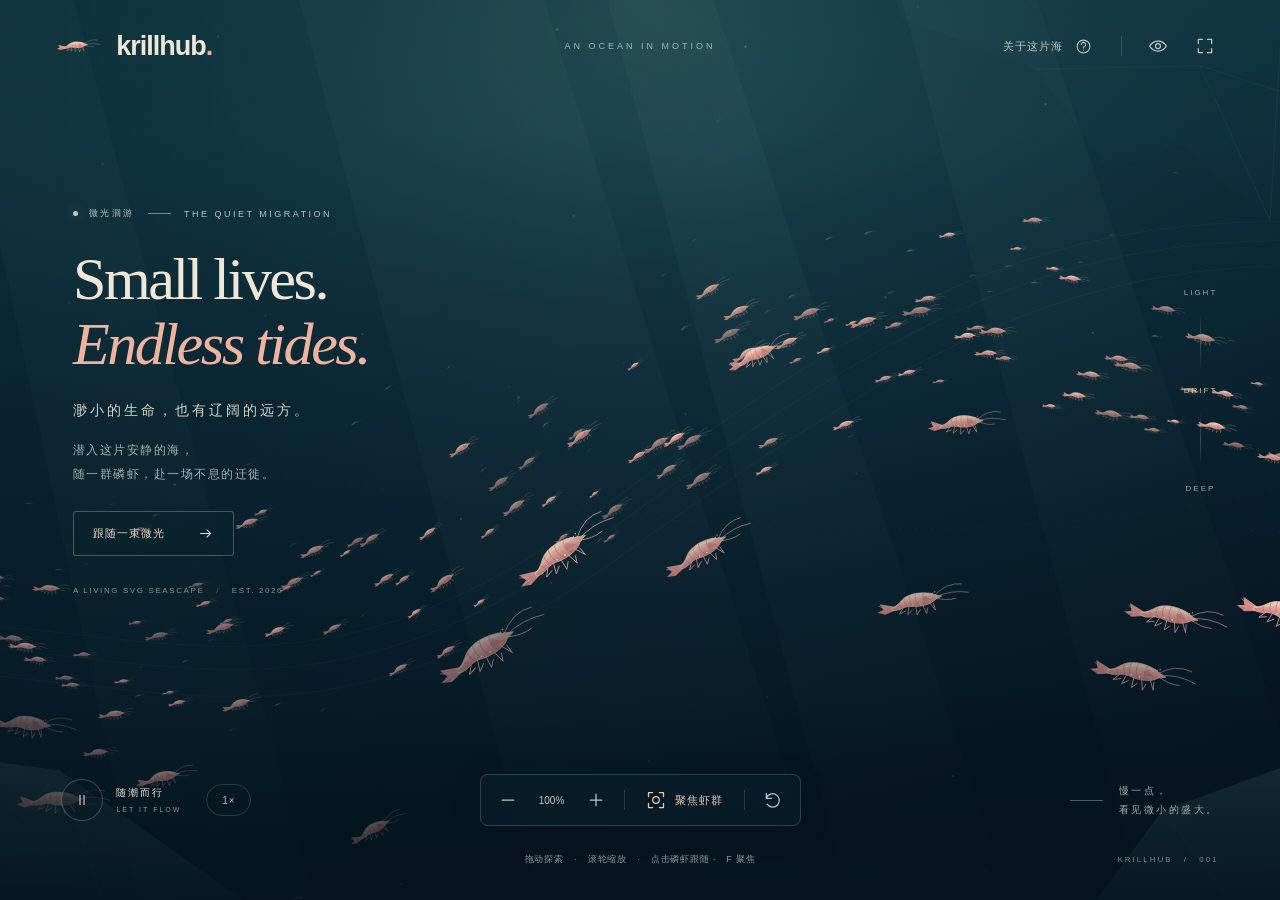
==== public/index.html @ 1d5db147 "feat: add interactive SVG krill migration seascape Build a dependency-free 2.5D frontend with pan, p" ====
<!doctype html>
<html lang="zh-CN">
<head>
  <meta charset="utf-8">
  <meta name="viewport" content="width=device-width, initial-scale=1, viewport-fit=cover">
  <meta name="theme-color" content="#071e29">
  <meta name="description" content="Krillhub · 微光洄游。一片由 SVG 绘制的海，和一群向光而行的磷虾。拖动、缩放，跟随微小生命的旅程。">
  <meta name="color-scheme" content="dark">
  <title>Krillhub · 微光洄游</title>
  <link rel="icon" href="data:image/svg+xml,%3Csvg xmlns='http://www.w3.org/2000/svg' viewBox='0 0 64 64'%3E%3Crect width='64' height='64' rx='18' fill='%230b2935'/%3E%3Cpath d='M10 34Q18 13 40 24L48 33Q31 26 19 42Z' fill='%23f0b29e'/%3E%3Cpath d='M41 26Q52 10 59 18M43 29Q55 19 61 26M20 37L15 48M26 33L26 46M33 31L36 43' fill='none' stroke='%23f0b29e' stroke-width='2'/%3E%3Ccircle cx='41' cy='26' r='2' fill='%230b2935'/%3E%3C/svg%3E">
  <link rel="stylesheet" href="./style.css">
  <script src="./app.js" defer></script>
</head>
<body>
  <a class="skip-link" href="#scene">跳到交互海洋</a>
  <main id="ocean" aria-label="Krillhub 磷虾洄游交互画面">
    <svg id="scene" xmlns="http://www.w3.org/2000/svg" tabindex="0" role="region" aria-label="可交互的磷虾迁徙画面" aria-describedby="scene-help" viewBox="0 0 1600 1000">
      <title>微光洄游 · An ocean in motion</title>
      <desc>分层的蓝绿色海水中，珊瑚粉色磷虾沿着洋流游动。拖动平移，滚轮或双指缩放，点击磷虾跟随。按 F 聚焦，按 0 复位，空格暂停。</desc>
      <defs>
        <linearGradient id="ocean-fill" x1="0" y1="0" x2=".3" y2="1">
          <stop stop-color="#12444c"/><stop offset=".42" stop-color="#0a2936"/><stop offset="1" stop-color="#051520"/>
        </linearGradient>
        <radialGradient id="surface-glow" cx=".5" cy="0" r=".85">
          <stop stop-color="#95d3bb" stop-opacity=".19"/><stop offset=".48" stop-color="#4c9897" stop-opacity=".06"/><stop offset="1" stop-color="#0b2632" stop-opacity="0"/>
        </radialGradient>
        <linearGradient id="ray-fill" x1="0" y1="0" x2=".2" y2="1">
          <stop stop-color="#bee3c7" stop-opacity=".065"/><stop offset="1" stop-color="#a7e3d8" stop-opacity="0"/>
        </linearGradient>
        <linearGradient id="shell-fill" x1=".2" y1="0" x2=".5" y2="1">
          <stop stop-color="#fff0d4"/><stop offset=".38" stop-color="#f4baab"/><stop offset="1" stop-color="#c97471"/>
        </linearGradient>
        <linearGradient id="tail-fill" x1="1" y1="0" x2="0" y2="1">
          <stop stop-color="#f3b9a3"/><stop offset="1" stop-color="#b8656c"/>
        </linearGradient>
        <linearGradient id="ice-fill" x1="0" y1="0" x2="0" y2="1">
          <stop stop-color="#82b9b1" stop-opacity=".18"/><stop offset="1" stop-color="#235766" stop-opacity=".02"/>
        </linearGradient>
        <!-- A reusable, hand-drawn 2D krill. The head points along +x. -->
        <g id="krill-art" stroke-linecap="round" stroke-linejoin="round">
          <path d="M-36 5L-61-3-56 8-67 12-53 17-34 11Z" fill="url(#tail-fill)"/>
          <path d="M-51 7L-62 1M-51 10L-63 12M-50 13L-55 16" fill="none" stroke="#f7c6b0" stroke-width=".8"/>
          <path d="M-40 6C-26 4-23-9-7-12 6-16 29-13 39-6L48-3 37 1C29 9 9 12-8 8-22 6-28 15-40 11Z" fill="url(#shell-fill)" stroke="#fbd5bf" stroke-width=".8"/>
          <path d="M-39 7Q-21-1-8-7T31-8" fill="none" stroke="#fff3d6" stroke-opacity=".65" stroke-width="1.2"/>
          <path d="M-28 2L-24 9M-18-6Q-19 2-14 7M-8-11Q-11 0-4 8M3-13Q-2 0 8 9M17-13Q10 1 21 8" fill="none" stroke="#b45e66" stroke-opacity=".65" stroke-width="1"/>
          <path d="M19-8Q12-3 17 2L30 1" fill="#b85965" fill-opacity=".4"/>
          <path d="M-21 9L-29 19-18 15M-11 8L-15 22-6 15M1 9L1 24 8 16M13 8L18 24 21 14M25 5L34 20 32 8" fill="none" stroke="#f2b09e" stroke-width="1.15"/>
          <path d="M36-6Q58-26 84-20M38-3Q65-12 94-4M35-2Q55 7 71 4" fill="none" stroke="#f9cbb5" stroke-width=".85"/>
          <path d="M32-8L35-12" fill="none" stroke="#f2c3b0" stroke-width="2"/>
          <circle cx="36" cy="-11" r="3" fill="#142d38"/><circle cx="36.8" cy="-12" r=".9" fill="#fff2d5"/>
          <circle cx="-4" cy="6" r="1.2" fill="#ffedc9"/><circle cx="9" cy="6" r="1.3" fill="#ffedc9"/>
        </g>
        <g id="krill-distant" stroke-linecap="round">
          <path d="M-39 6Q-10-18 29-5L43 0Q4-3-21 11L-49 13Z" fill="#80aaa8"/>
          <path d="M28-4Q54-19 69-10M30 0L70 2M-15 6L-18 18M0 3L5 17M17 2L27 14" fill="none" stroke="#80aaa8" stroke-width="1.5"/>
        </g>
        <g id="icon-plus"><path d="M12 5v14M5 12h14"/></g>
        <g id="icon-minus"><path d="M5 12h14"/></g>
        <g id="icon-focus"><path d="M8 3H3v5m13-5h5v5M3 16v5h5m13-5v5h-5"/><circle cx="12" cy="12" r="4"/></g>
        <g id="icon-reset"><path d="M4 10a8 8 0 1 1 1 7M4 4v6h6"/></g>
        <g id="icon-pause"><path d="M9 5v14M15 5v14"/></g>
        <g id="icon-play"><path d="m9 5 10 7-10 7Z"/></g>
        <g id="icon-expand"><path d="M9 4H4v5m11-5h5v5M4 15v5h5m11-5v5h-5"/></g>
        <g id="icon-eye"><path d="M2 12s3.5-6 10-6 10 6 10 6-3.5 6-10 6-10-6-10-6Z"/><circle cx="12" cy="12" r="3"/></g>
        <g id="icon-arrow"><path d="M5 12h14m-5-5 5 5-5 5"/></g>
        <g id="icon-help"><circle cx="12" cy="12" r="9"/><path d="M9 9a3 3 0 1 1 4 3c-1 .5-1 1-1 2m0 3v.1"/></g>
      </defs>
      <rect id="water" width="100%" height="100%" fill="url(#ocean-fill)"/>
      <rect width="100%" height="100%" fill="url(#surface-glow)" pointer-events="none"/>
      <g id="light-layer" data-depth="0.2" pointer-events="none">
        <g id="rays" fill="url(#ray-fill)">
          <path d="M180-900 410-900 1210 1650 860 1650Z"/>
          <path d="M520-900 585-900 1390 1550 1180 1550Z"/>
          <path d="M850-900 940-900 1690 1350 1450 1350Z"/>
          <path d="M-160-900-70-900 610 1650 380 1650Z"/>
        </g>
      </g>
      <g id="landscape-layer" data-depth="0.36" pointer-events="none">
        <g fill="url(#ice-fill)">
          <path d="M960-500H1930L1820-40 1690 47 1650 146 1500 245 1400 161 1320 189 1240 77 1090 20Z"/>
          <path d="M-600 1250-80 824 155 856 430 1050 890 1300Z"/>
          <path d="M1040 1360 1380 901 1620 814 2030 1000 2440 1400Z"/>
        </g>
        <g fill="none" stroke="#8ac6bd" stroke-opacity=".08" stroke-width="1">
          <path d="M1240 77 1422 73 1500 245 1519-80M1422 73 1650 146M1690 47 1638-150"/>
          <path d="M-80 824 49 990 155 856 268 1200M1380 901 1517 1080 1620 814 1743 1060"/>
        </g>
      </g>
      <g id="dust-back" data-depth="0.55" pointer-events="none"></g>
      <g id="krill-back" data-depth="0.68" aria-hidden="true"></g>
      <g id="current-layer" data-depth="0.85" pointer-events="none" fill="none" stroke="#87bdb5" stroke-opacity=".065">
        <path d="M-500 775C150 540 300 900 750 570S1370 170 2060 325"/>
        <path d="M-500 803C150 560 300 930 760 594S1390 190 2060 350"/>
        <path d="M-500 836C150 590 300 960 770 624S1410 215 2060 380"/>
        <path d="M-200 570C400 390 900 760 1740 480" stroke-dasharray="2 16"/>
      </g>
      <g id="krill-mid" data-depth="1" aria-hidden="true"></g>
      <g id="dust-front" data-depth="1.14" pointer-events="none"></g>
      <g id="krill-front" data-depth="1.1" aria-hidden="true"></g>
      <g id="reticle" class="reticle" visibility="hidden" pointer-events="none" aria-hidden="true">
        <circle r="32" fill="none" stroke="#eec6ad" stroke-opacity=".7" stroke-width="1" stroke-dasharray="10 8"/>
        <path d="M-42 0h5m37-42v5M42 0h-5M0 42v-5" fill="none" stroke="#eec6ad"/>
        <text id="reticle-label" x="45" y="4" fill="#efcfb5" font-size="10" letter-spacing="1.5">KRILL</text>
      </g>
    </svg>
    <div class="vignette" aria-hidden="true"></div>
    <header class="header ui">
      <a class="brand" href="./" aria-label="Krillhub 首页">
        <svg viewBox="-70 -38 175 80" class="brand-mark" aria-hidden="true"><use href="#krill-art"/></svg>
        <span>krillhub<span class="brand-dot">.</span></span>
      </a>
      <span class="header-note">AN OCEAN IN MOTION</span>
      <div class="header-actions">
        <button id="help-button" class="text-button" aria-haspopup="dialog"><span>关于这片海</span><svg viewBox="0 0 24 24" class="icon" aria-hidden="true"><use href="#icon-help"/></svg></button>
        <span class="header-divider" aria-hidden="true"></span>
        <button id="immersive-button" class="icon-button" aria-label="进入沉浸模式" aria-pressed="false" title="沉浸模式 · I"><svg viewBox="0 0 24 24" class="icon" aria-hidden="true"><use href="#icon-eye"/></svg></button>
        <button id="fullscreen-button" class="icon-button" aria-label="进入全屏" aria-pressed="false" title="全屏"><svg viewBox="0 0 24 24" class="icon" aria-hidden="true"><use href="#icon-expand"/></svg></button>
      </div>
    </header>
    <section class="intro ui" aria-labelledby="page-title">
      <div class="eyebrow"><span class="live-dot"></span>微光洄游 <span class="eyebrow-line"></span> THE QUIET MIGRATION</div>
      <h1 id="page-title">Small lives.<br><em>Endless tides.</em></h1>
      <p class="intro-cn">渺小的生命，也有辽阔的远方。</p>
      <p class="intro-copy">潜入这片安静的海，<br>随一群磷虾，赴一场不息的迁徙。</p>
      <button id="explore-button" class="explore-button"><span>跟随一束微光</span><svg viewBox="0 0 24 24" class="icon" aria-hidden="true"><use href="#icon-arrow"/></svg></button>
      <div class="intro-footnote">A LIVING SVG SEASCAPE <span> / </span> EST. 2026</div>
    </section>
    <aside class="depth-marker ui" aria-label="画面层次示意，不代表实际水深">
      <span>LIGHT</span><i></i><span class="depth-mid">DRIFT</span><i></i><span>DEEP</span>
    </aside>
    <div id="selection-card" class="selection-card ui" hidden>
      <span class="live-dot"></span><span id="selection-label">正在跟随</span>
      <button id="unfollow-button" aria-label="取消跟随" title="取消跟随 · Esc">×</button>
    </div>
    <footer class="footer ui">
      <div class="playback">
        <button id="pause-button" class="round-button" aria-label="暂停动画" aria-pressed="false" title="暂停 / 播放 · 空格"><svg viewBox="0 0 24 24" class="icon" aria-hidden="true"><use id="pause-icon" href="#icon-pause"/></svg></button>
        <div class="playback-copy"><span id="motion-label">随潮而行</span><span class="playback-sub">LET IT FLOW</span></div>
        <button id="speed-button" class="speed-button" aria-label="动画速度 1 倍，点击切换">1×</button>
      </div>
      <div class="camera-tools" role="toolbar" aria-label="画面视角控制">
        <button id="zoom-out" class="icon-button" aria-label="缩小" title="缩小 · −"><svg viewBox="0 0 24 24" class="icon" aria-hidden="true"><use href="#icon-minus"/></svg></button>
        <output id="zoom-label" aria-label="画面缩放比例">100%</output>
        <button id="zoom-in" class="icon-button" aria-label="放大" title="放大 · +"><svg viewBox="0 0 24 24" class="icon" aria-hidden="true"><use href="#icon-plus"/></svg></button>
        <span class="tool-divider" aria-hidden="true"></span>
        <button id="focus-button" class="focus-button" aria-label="聚焦并跟随一只磷虾" title="聚焦跟随 · F"><svg viewBox="0 0 24 24" class="icon" aria-hidden="true"><use href="#icon-focus"/></svg><span>聚焦虾群</span></button>
        <span class="tool-divider" aria-hidden="true"></span>
        <button id="reset-button" class="icon-button" aria-label="返回全景" title="返回全景 · 0"><svg viewBox="0 0 24 24" class="icon" aria-hidden="true"><use href="#icon-reset"/></svg></button>
      </div>
      <div class="view-note"><span class="view-note-line"></span><span>慢一点，<br>看见微小的盛大。</span></div>
      <p id="scene-help" class="gesture-hint">拖动探索 <span>·</span> 滚轮缩放 <span>·</span> 点击磷虾跟随 <span class="keyboard-hint">· &nbsp; F 聚焦</span></p>
      <div class="edition">KRILLHUB <span> / </span> 001</div>
    </footer>
    <button id="exit-immersive" class="exit-immersive" hidden>退出沉浸 <kbd>I</kbd></button>
    <div id="toast" class="toast" role="status" aria-live="polite"></div>
    <noscript><div class="noscript">请开启 JavaScript，以观看磷虾迁徙动画并使用拖动、缩放与聚焦功能。</div></noscript>
  </main>
  <dialog id="about-dialog" aria-labelledby="about-title">
    <div class="dialog-top"><span class="eyebrow">FIELD NOTES / 001</span><button id="close-dialog" class="icon-button" aria-label="关闭说明">×</button></div>
    <svg class="about-krill" viewBox="-80 -45 190 90" aria-hidden="true"><use href="#krill-art"/></svg>
    <h2 id="about-title">一片海，一场微小的远行。</h2>
    <p>Krillhub 是一幅可以探索的动态插画。光、水流与虾群以 SVG 分层绘制；远景缓行，近景掠过，以平面视差构成 2.5D 空间。</p>
    <p class="art-note">这是一种关于磷虾迁徙的艺术表达，不是物种行为、水深或真实海域的科学模拟。</p>
    <div class="instructions">
      <div><span>探索画面</span><span>鼠标 / 单指拖动 · 方向键</span></div>
      <div><span>放大缩小</span><span>滚轮 / 双指捏合 · <kbd>+</kbd> <kbd>−</kbd></span></div>
      <div><span>聚焦跟随</span><span>点击磷虾 · <kbd>F</kbd></span></div>
      <div><span>局部近观</span><span>双击画面</span></div>
      <div><span>暂停 / 播放</span><span><kbd>Space</kbd></span></div>
      <div><span>返回全景 / 取消跟随</span><span><kbd>0</kbd> / <kbd>Esc</kbd></span></div>
      <div><span>沉浸模式</span><span><kbd>I</kbd></span></div>
    </div>
    <p class="dialog-bottom">无需登录，没有追踪。让目光，随潮而行。</p>
  </dialog>
</body>
</html>
---- public/style.css ----
:root {
  color-scheme: dark;
  --ink: #efe8d9;
  --muted: #98b2b4;
  --coral: #eeb49f;
  --line: rgba(185, 216, 211, .18);
  --glass: rgba(7, 29, 40, .82);
  font-family: -apple-system, BlinkMacSystemFont, "Segoe UI", "PingFang SC", "Microsoft YaHei", sans-serif;
  font-synthesis: none;
}
* { box-sizing: border-box; }
html, body { width: 100%; height: 100%; margin: 0; overflow: hidden; background: #071e29; }
body { color: var(--ink); -webkit-tap-highlight-color: transparent; }
button, a { touch-action: manipulation; }
button { font: inherit; color: inherit; cursor: pointer; border: 0; background: none; }
button:disabled { opacity: .3; cursor: default; }
button, a { -webkit-user-select: none; user-select: none; }
a { color: inherit; text-decoration: none; }
button:focus-visible, a:focus-visible, #scene:focus-visible { outline: 2px solid var(--coral); outline-offset: 5px; }
[hidden] { display: none !important; }
#ocean { position: relative; width: 100%; height: 100%; height: 100dvh; isolation: isolate; overflow: hidden; }
#scene { display: block; width: 100%; height: 100%; touch-action: none; user-select: none; cursor: grab; }
#scene.dragging { cursor: grabbing; }
#scene .krill { cursor: pointer; }
#scene .krill:hover { filter: brightness(1.18); }
.vignette { position: absolute; inset: 0; pointer-events: none; background: linear-gradient(90deg, rgba(4, 20, 30, .33), transparent 58%), linear-gradient(0deg, rgba(4, 18, 27, .7), transparent 24%, transparent 85%, rgba(4, 20, 28, .16)); }
.ui { position: absolute; transition: opacity .45s, transform .45s; }
.header { z-index: 5; top: 0; left: 0; width: 100%; padding: max(27px, env(safe-area-inset-top)) 4.4%; display: flex; align-items: center; justify-content: space-between; gap: 24px; }
.brand { display: flex; align-items: center; gap: 13px; font-size: 27px; font-weight: 640; letter-spacing: -1px; }
.brand-dot { color: var(--coral); }
.brand-mark { width: 47px; height: 32px; overflow: visible; }
.header-note { position: absolute; left: 50%; transform: translateX(-50%); font-size: 9px; letter-spacing: 3px; color: #9db9b8; }
.header-actions { display: flex; align-items: center; gap: 9px; }
.text-button { display: flex; gap: 12px; align-items: center; padding: 8px 12px; font-size: 11px; letter-spacing: 1px; color: #b4c9c7; }
.text-button .icon { width: 17px; height: 17px; }
.header-divider, .tool-divider { display: block; width: 1px; height: 20px; background: var(--line); margin: 0 8px; }
.icon { display: block; width: 20px; height: 20px; fill: none; stroke: currentColor; stroke-width: 1.5; stroke-linecap: round; stroke-linejoin: round; overflow: visible; }
.icon-button { min-width: 38px; height: 38px; padding: 9px; display: flex; align-items: center; justify-content: center; border-radius: 50%; color: #b6caca; transition: background .2s, color .2s; }
.icon-button:hover:not(:disabled), .text-button:hover { background: rgba(174, 217, 205, .08); color: #fff1d9; }
.intro { pointer-events: none; left: 5.7%; top: 23%; z-index: 2; }
.intro button { pointer-events: auto; }
.eyebrow { display: flex; gap: 11px; align-items: center; font-size: 9px; letter-spacing: 2.5px; color: #b3c5be; }
.live-dot { display: inline-block; width: 5px; height: 5px; background: #bcceb3; border-radius: 50%; flex-shrink: 0; box-shadow: 0 0 12px rgba(187, 219, 180, .4); }
.eyebrow-line { width: 23px; height: 1px; background: #729191; margin: 0 2px; }
h1 { margin: 27px 0 25px; font-family: "Iowan Old Style", "Palatino Linotype", "Book Antiqua", Palatino, Georgia, serif; font-size: clamp(44px, 4.7vw, 78px); line-height: 1.08; letter-spacing: -2.5px; font-weight: 400; }
h1 em { color: var(--coral); font-weight: 400; }
.intro-cn { font-size: 14px; font-weight: 400; letter-spacing: 3px; margin: 0 0 18px; color: #d2d5c9; }
.intro-copy { font-size: 12px; letter-spacing: 1.5px; line-height: 2; color: #9ab6b5; margin-bottom: 25px; }
.explore-button { display: flex; align-items: center; gap: 32px; font-size: 11px; letter-spacing: 1px; padding: 13px 19px; border: 1px solid rgba(208, 189, 159, .35); border-radius: 3px; color: #efd7bd; background: rgba(9, 36, 45, .5); transition: background .2s, border-color .2s; }
.explore-button:hover { background: rgba(220, 175, 151, .12); border-color: var(--coral); }
.explore-button .icon { width: 17px; height: 17px; }
.intro-footnote { font-size: 8px; letter-spacing: 1.6px; color: #789697; margin-top: 30px; }
.intro-footnote span { padding: 0 8px; opacity: .6; }
.depth-marker { right: 4.9%; top: 32%; display: flex; flex-direction: column; align-items: center; gap: 17px; color: #91acab; font-size: 8px; letter-spacing: 2px; }
.depth-marker i { width: 1px; height: 55px; background: linear-gradient(transparent, #779d9b, transparent); opacity: .4; }
.depth-mid { color: #d1c4a9; }
.footer { left: 0; right: 0; bottom: 0; padding: 25px 4.8% max(34px, env(safe-area-inset-bottom)); z-index: 4; display: grid; grid-template-columns: 1fr auto 1fr; align-items: center; gap: 27px 20px; pointer-events: none; }
.footer button, .camera-tools { pointer-events: auto; }
.playback { display: flex; align-items: center; gap: 13px; }
.round-button { width: 42px; height: 42px; border: 1px solid rgba(168, 197, 191, .3); border-radius: 50%; display: grid; place-items: center; background: rgba(5, 23, 33, .4); transition: background .2s; }
.round-button:hover { background: rgba(157, 193, 185, .14); }
.round-button .icon { width: 16px; height: 16px; }
.playback-copy { font-size: 10px; letter-spacing: 2px; line-height: 1.6; }
.playback-sub { display: block; color: #7e9c9e; font-size: 7px; letter-spacing: 2px; margin-top: 3px; }
.speed-button { align-self: center; margin-left: 12px; color: #a8bebb; font-size: 10px; letter-spacing: 1px; border: 1px solid var(--line); border-radius: 20px; min-width: 45px; min-height: 32px; padding: 6px 9px; }
.speed-button:hover { border-color: var(--coral); }
.camera-tools { border: 1px solid rgba(170, 202, 198, .22); border-radius: 8px; background: var(--glass); backdrop-filter: blur(12px); display: flex; align-items: center; gap: 1px; padding: 6px 8px; box-shadow: 0 5px 30px rgba(1, 10, 18, .13); }
.camera-tools .icon-button { border-radius: 5px; }
#zoom-label { color: #c0cec5; font-size: 10px; min-width: 48px; text-align: center; font-variant-numeric: tabular-nums; }
.focus-button { display: flex; align-items: center; gap: 9px; padding: 9px 12px; min-height: 38px; font-size: 11px; letter-spacing: 1px; color: #eacbb1; border-radius: 4px; }
.focus-button:hover { background: rgba(205, 192, 157, .08); }
.view-note { justify-self: end; display: flex; align-items: center; gap: 16px; font-size: 10px; letter-spacing: 2.5px; line-height: 1.9; color: #97afad; }
.view-note-line { display: block; height: 1px; width: 33px; background: #749396; opacity: .6; }
.gesture-hint { grid-column: 2; margin: 0; text-align: center; font-size: 9px; letter-spacing: .8px; color: #829d9f; }
.gesture-hint span { padding: 0 7px; color: #56777d; }
.gesture-hint .keyboard-hint { color: inherit; padding: 0; }
.edition { grid-column: 3; justify-self: end; font-size: 8px; letter-spacing: 2px; color: #6e9093; }
.edition span { padding: 0 7px; }
.selection-card { z-index: 4; left: 50%; top: 108px; transform: translateX(-50%); display: flex; align-items: center; gap: 10px; padding: 8px 10px 8px 17px; background: var(--glass); border: 1px solid var(--line); border-radius: 30px; color: #dec5ad; font-size: 10px; letter-spacing: 1px; white-space: nowrap; }
.selection-card button { font-size: 21px; color: #a8c2bd; padding: 0 7px; min-width: 30px; min-height: 30px; }
body.exploring .intro { opacity: 0; visibility: hidden; transform: translateY(-8px); transition: opacity .4s, visibility .4s, transform .4s; }
body.immersive .ui { opacity: 0; visibility: hidden; pointer-events: none; }
body.immersive .ui button { pointer-events: none; }
.exit-immersive { position: absolute; top: max(25px, env(safe-area-inset-top)); right: 25px; z-index: 8; border: 1px solid var(--line); background: var(--glass); border-radius: 25px; font-size: 10px; letter-spacing: 1px; color: #bdd0c9; padding: 11px 17px; }
.exit-immersive kbd { margin-left: 10px; }
.toast { position: absolute; left: 50%; bottom: 170px; transform: translateX(-50%); opacity: 0; transition: opacity .2s; z-index: 9; border: 1px solid var(--line); border-radius: 8px; background: #102f3b; padding: 12px 18px; font-size: 12px; color: #dddfce; pointer-events: none; max-width: 90%; text-align: center; }
.toast.visible { opacity: 1; }
dialog { width: min(480px, calc(100vw - 32px)); max-height: calc(100dvh - 40px); border: 1px solid #37535a; border-radius: 12px; padding: 27px 33px; color: var(--ink); background: #0b2733; box-shadow: 0 30px 120px #0008; overflow-y: auto; }
dialog::backdrop { background: rgba(2, 13, 22, .7); backdrop-filter: blur(8px); }
.dialog-top { display: flex; align-items: center; justify-content: space-between; }
.dialog-top .eyebrow { font-size: 8px; }
#close-dialog { font-size: 26px; }
.about-krill { width: 155px; height: 75px; margin: 12px 0; }
dialog h2 { font-size: 21px; font-weight: 450; letter-spacing: 1px; margin: 0 0 21px; }
dialog p { font-size: 12px; line-height: 1.9; color: #b2c6c1; }
dialog .art-note { font-size: 11px; color: #8aa7a8; }
.instructions { border-top: 1px solid var(--line); margin-top: 24px; padding-top: 13px; }
.instructions div { display: flex; justify-content: space-between; gap: 10px; padding: 9px 0; font-size: 10px; color: #d2d1bc; }
.instructions div span:last-child { color: #a0bcba; text-align: right; }
kbd { border: 1px solid #456067; border-radius: 3px; padding: 1px 4px; font-size: 9px; font-family: inherit; }
.dialog-bottom { padding-top: 13px; font-size: 10px; border-top: 1px solid var(--line); }
.skip-link { position: absolute; top: -80px; left: 20px; z-index: 20; background: #143e48; padding: 12px; }
.skip-link:focus { top: 15px; }
.noscript { position: absolute; bottom: 180px; left: 10%; right: 10%; text-align: center; background: #143d48; padding: 20px; line-height: 1.8; }
@media (min-width: 1800px) { .intro { top: 27%; } }
@media (max-width: 1050px) {
  .header-note, .view-note, .edition { display: none; }
  .footer { grid-template-columns: 1fr auto; }
  .gesture-hint { grid-column: 2; }
  .depth-marker { right: 4%; }
  .intro { top: 22%; }
  h1 { font-size: 56px; }
}
@media (max-width: 650px) {
  .header { padding: max(21px, env(safe-area-inset-top)) 23px; gap: 6px; }
  .brand { font-size: 23px; gap: 8px; }
  .brand-mark { width: 35px; }
  .header-actions { gap: 0; }
  .text-button { padding: 9px; }
  .text-button span, .header-divider, #fullscreen-button, .depth-marker { display: none; }
  .intro { left: 28px; right: 22px; top: max(125px, 16%); }
  .eyebrow { font-size: 8px; gap: 8px; letter-spacing: 1.6px; }
  h1 { font-size: clamp(43px, 10.5vw, 62px); margin: 22px 0 18px; letter-spacing: -2px; }
  .intro-cn { font-size: 11px; letter-spacing: 2px; }
  .intro-copy { font-size: 10px; margin-bottom: 19px; }
  .intro-footnote { display: none; }
  .explore-button { padding: 11px 15px; gap: 25px; font-size: 10px; }
  .footer { display: flex; flex-wrap: wrap; justify-content: center; padding: 12px 14px max(25px, env(safe-area-inset-bottom)); gap: 17px; }
  .playback { position: absolute; left: 25px; bottom: calc(142px + env(safe-area-inset-bottom)); gap: 10px; }
  .playback-copy { font-size: 9px; }
  .playback-sub { font-size: 6px; }
  .round-button { width: 36px; height: 36px; }
  .speed-button { margin-left: 4px; min-width: 39px; }
  .camera-tools { width: min(365px, 100%); justify-content: space-between; padding: 6px; }
  .camera-tools .icon-button { min-width: 38px; height: 40px; }
  .focus-button { font-size: 10px; padding: 9px; }
  .focus-button .icon { width: 17px; }
  #zoom-label { min-width: 42px; }
  .tool-divider { margin: 0 4px; }
  .gesture-hint { flex-basis: 100%; font-size: 8px; }
  .gesture-hint .keyboard-hint { display: none; }
  .selection-card { top: 86px; }
  .toast { bottom: 185px; }
  .exit-immersive { right: 20px; }
}
@media (max-height: 640px) and (min-width: 651px) {
  .header { padding-top: 17px; padding-bottom: 17px; }
  .intro { top: 21%; }
  h1 { font-size: 44px; margin: 18px 0; }
  .intro-copy, .intro-footnote, .depth-marker { display: none; }
  .footer { gap: 16px; padding-bottom: 18px; }
}
@media (max-height: 650px) and (max-width: 650px) {
  .intro { top: 105px; }
  h1 { font-size: 42px; }
  .intro-copy, .intro-footnote { display: none; }
  .intro-cn { margin-bottom: 17px; }
}
@media (prefers-reduced-motion: reduce) {
  *, *::before, *::after { transition-duration: .01ms !important; scroll-behavior: auto !important; }
}
.notfound { display: grid; place-items: center; overflow-y: auto; }
.notfound main { width: min(650px, 86vw); padding: 40px 0; }
.notfound h1 { font-size: clamp(34px, 5vw, 60px); line-height: 1.4; }
.notfound .explore-button { width: fit-content; }
@media (max-width: 360px) {
  .focus-button span { display: none; }
  .camera-tools { width: 288px; }
  .gesture-hint span { padding: 0 4px; }
}
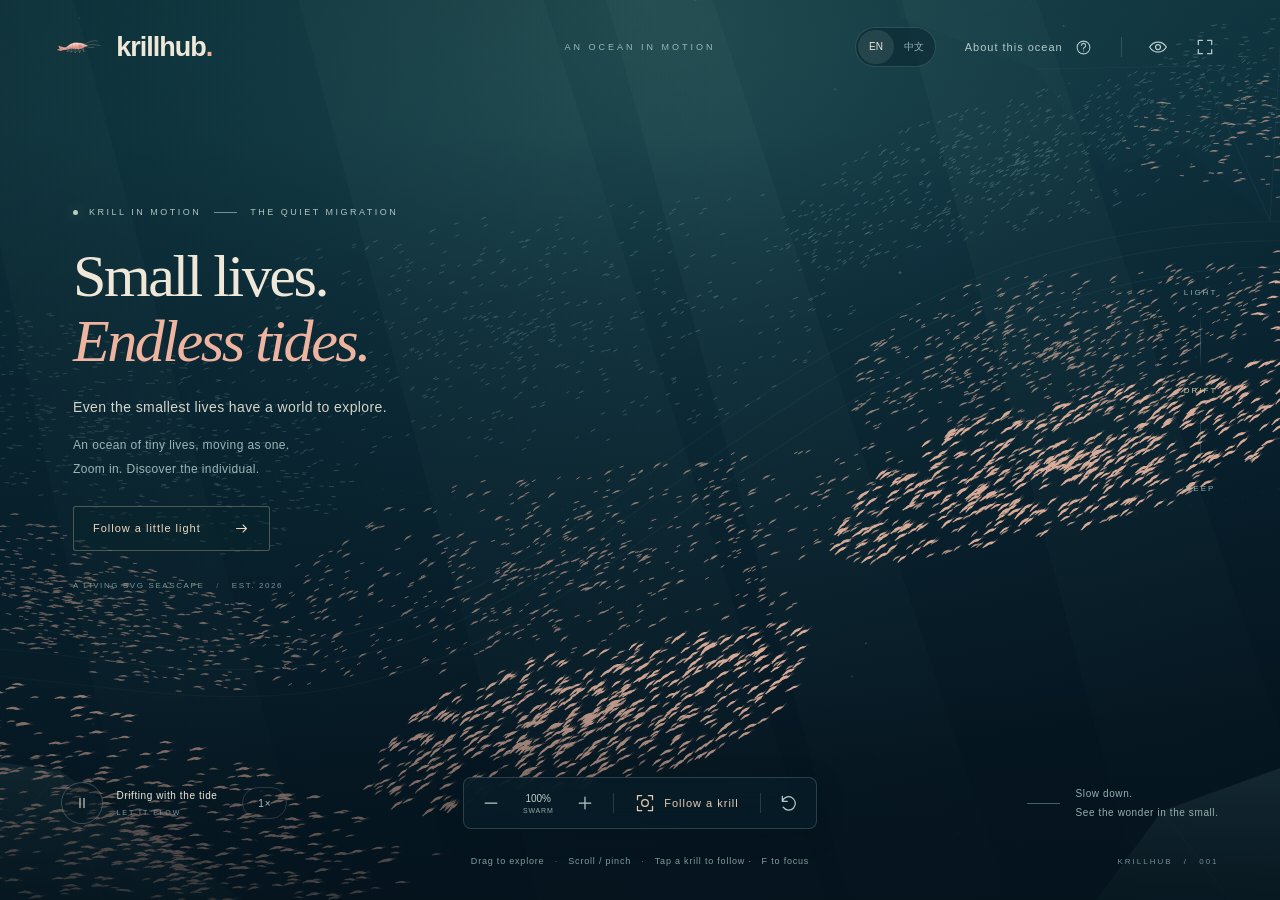
==== commit e7c8df36: "feat: add dense SVG swarms with identity-preserving semantic zoom Expand the camera to 20%-2400% and" ====
--- a/public/index.html
+++ b/public/index.html
@@ -1,22 +1,52 @@
 <!doctype html>
-<html lang="zh-CN">
+<html lang="en">
 <head>
+  <!-- Generated by scripts/render_locales.py; edit templates/ and locales/. -->
   <meta charset="utf-8">
   <meta name="viewport" content="width=device-width, initial-scale=1, viewport-fit=cover">
   <meta name="theme-color" content="#071e29">
-  <meta name="description" content="Krillhub · 微光洄游。一片由 SVG 绘制的海，和一群向光而行的磷虾。拖动、缩放，跟随微小生命的旅程。">
+  <meta name="description" content="Explore a peaceful krill migration in an interactive SVG ocean. Drag, zoom and follow the swarm through a gently animated 2.5D seascape.">
   <meta name="color-scheme" content="dark">
-  <title>Krillhub · 微光洄游</title>
+  <title>Krillhub — Interactive Krill Migration</title>
+  <meta name="robots" content="index, follow">
+  <link rel="canonical" href="https://krillhub.com/">
+  <link rel="alternate" hreflang="en" href="https://krillhub.com/">
+  <link rel="alternate" hreflang="zh-Hans" href="https://krillhub.com/zh/">
+  <link rel="alternate" hreflang="x-default" href="https://krillhub.com/">
+  <meta property="og:type" content="website">
+  <meta property="og:site_name" content="Krillhub">
+  <meta property="og:title" content="Krillhub — Interactive Krill Migration">
+  <meta property="og:description" content="Explore a peaceful krill migration in an interactive SVG ocean. Drag, zoom and follow the swarm through a gently animated 2.5D seascape.">
+  <meta property="og:url" content="https://krillhub.com/">
+  <meta property="og:locale" content="en_US">
+  <meta property="og:locale:alternate" content="zh_CN">
   <link rel="icon" href="data:image/svg+xml,%3Csvg xmlns='http://www.w3.org/2000/svg' viewBox='0 0 64 64'%3E%3Crect width='64' height='64' rx='18' fill='%230b2935'/%3E%3Cpath d='M10 34Q18 13 40 24L48 33Q31 26 19 42Z' fill='%23f0b29e'/%3E%3Cpath d='M41 26Q52 10 59 18M43 29Q55 19 61 26M20 37L15 48M26 33L26 46M33 31L36 43' fill='none' stroke='%23f0b29e' stroke-width='2'/%3E%3Ccircle cx='41' cy='26' r='2' fill='%230b2935'/%3E%3C/svg%3E">
   <link rel="stylesheet" href="./style.css">
+  <script src="./swarm.js" defer></script>
   <script src="./app.js" defer></script>
 </head>
 <body>
-  <a class="skip-link" href="#scene">跳到交互海洋</a>
-  <main id="ocean" aria-label="Krillhub 磷虾洄游交互画面">
-    <svg id="scene" xmlns="http://www.w3.org/2000/svg" tabindex="0" role="region" aria-label="可交互的磷虾迁徙画面" aria-describedby="scene-help" viewBox="0 0 1600 1000">
-      <title>微光洄游 · An ocean in motion</title>
-      <desc>分层的蓝绿色海水中，珊瑚粉色磷虾沿着洋流游动。拖动平移，滚轮或双指缩放，点击磷虾跟随。按 F 聚焦，按 0 复位，空格暂停。</desc>
+  <a class="skip-link" href="#scene">Skip to the interactive ocean</a>
+  <main id="ocean" aria-label="Krillhub interactive krill migration"
+    data-i18n-krill-label="KRILL {number}"
+    data-i18n-following="Following · {label}"
+    data-i18n-lost-krill="This little light has drifted away. Press F to find your next companion."
+    data-i18n-play="Play animation"
+    data-i18n-pause="Pause animation"
+    data-i18n-motion-paused="A moment of stillness"
+    data-i18n-motion-playing="Drifting with the tide"
+    data-i18n-speed="Animation speed {speed}×; select to change"
+    data-i18n-exit-immersive="Exit immersive mode"
+    data-i18n-enter-immersive="Enter immersive mode"
+    data-i18n-fullscreen-unavailable="Fullscreen is unavailable in this browser. Try immersive mode instead."
+    data-i18n-exit-fullscreen="Exit fullscreen"
+    data-i18n-enter-fullscreen="Enter fullscreen"
+    data-i18n-lod-swarm="SWARM"
+    data-i18n-lod-shapes="SHAPES"
+    data-i18n-lod-detail="DETAIL">
+    <svg id="scene" xmlns="http://www.w3.org/2000/svg" tabindex="0" role="region" aria-label="Interactive krill migration scene" aria-describedby="scene-help" viewBox="0 0 1600 1000">
+      <title>The quiet migration — an ocean in motion</title>
+      <desc>Dense coral-pink swarms move through blue-green water. Distant specks reveal individual krill as you zoom in. Drag to pan, scroll or pinch to zoom, select a speck to follow. F focuses, 0 resets, Space pauses.</desc>
       <defs>
         <linearGradient id="ocean-fill" x1="0" y1="0" x2=".3" y2="1">
           <stop stop-color="#12444c"/><stop offset=".42" stop-color="#0a2936"/><stop offset="1" stop-color="#051520"/>
@@ -87,7 +117,7 @@
         </g>
       </g>
       <g id="dust-back" data-depth="0.55" pointer-events="none"></g>
-      <g id="krill-back" data-depth="0.68" aria-hidden="true"></g>
+      <g id="krill-back" data-depth="0.86" aria-hidden="true"></g>
       <g id="current-layer" data-depth="0.85" pointer-events="none" fill="none" stroke="#87bdb5" stroke-opacity=".065">
         <path d="M-500 775C150 540 300 900 750 570S1370 170 2060 325"/>
         <path d="M-500 803C150 560 300 930 760 594S1390 190 2060 350"/>
@@ -105,72 +135,77 @@
     </svg>
     <div class="vignette" aria-hidden="true"></div>
     <header class="header ui">
-      <a class="brand" href="./" aria-label="Krillhub 首页">
+      <a class="brand" href="./" aria-label="Krillhub home">
         <svg viewBox="-70 -38 175 80" class="brand-mark" aria-hidden="true"><use href="#krill-art"/></svg>
         <span>krillhub<span class="brand-dot">.</span></span>
       </a>
       <span class="header-note">AN OCEAN IN MOTION</span>
       <div class="header-actions">
-        <button id="help-button" class="text-button" aria-haspopup="dialog"><span>关于这片海</span><svg viewBox="0 0 24 24" class="icon" aria-hidden="true"><use href="#icon-help"/></svg></button>
+        <nav class="language-switch" aria-label="Language">
+          <a href="./" lang="en" hreflang="en" title="English" aria-label="English" aria-current="page">EN</a>
+          <a href="zh/" lang="zh-Hans" hreflang="zh-Hans" title="简体中文" aria-label="简体中文">中文</a>
+        </nav>
+        <button id="help-button" class="text-button" aria-label="About this ocean" aria-haspopup="dialog"><span>About this ocean</span><svg viewBox="0 0 24 24" class="icon" aria-hidden="true"><use href="#icon-help"/></svg></button>
         <span class="header-divider" aria-hidden="true"></span>
-        <button id="immersive-button" class="icon-button" aria-label="进入沉浸模式" aria-pressed="false" title="沉浸模式 · I"><svg viewBox="0 0 24 24" class="icon" aria-hidden="true"><use href="#icon-eye"/></svg></button>
-        <button id="fullscreen-button" class="icon-button" aria-label="进入全屏" aria-pressed="false" title="全屏"><svg viewBox="0 0 24 24" class="icon" aria-hidden="true"><use href="#icon-expand"/></svg></button>
+        <button id="immersive-button" class="icon-button" aria-label="Enter immersive mode" aria-pressed="false" title="Immersive mode · I"><svg viewBox="0 0 24 24" class="icon" aria-hidden="true"><use href="#icon-eye"/></svg></button>
+        <button id="fullscreen-button" class="icon-button" aria-label="Enter fullscreen" aria-pressed="false" title="Fullscreen"><svg viewBox="0 0 24 24" class="icon" aria-hidden="true"><use href="#icon-expand"/></svg></button>
       </div>
     </header>
     <section class="intro ui" aria-labelledby="page-title">
-      <div class="eyebrow"><span class="live-dot"></span>微光洄游 <span class="eyebrow-line"></span> THE QUIET MIGRATION</div>
+      <div class="eyebrow"><span class="live-dot"></span>KRILL IN MOTION <span class="eyebrow-line"></span> THE QUIET MIGRATION</div>
       <h1 id="page-title">Small lives.<br><em>Endless tides.</em></h1>
-      <p class="intro-cn">渺小的生命，也有辽阔的远方。</p>
-      <p class="intro-copy">潜入这片安静的海，<br>随一群磷虾，赴一场不息的迁徙。</p>
-      <button id="explore-button" class="explore-button"><span>跟随一束微光</span><svg viewBox="0 0 24 24" class="icon" aria-hidden="true"><use href="#icon-arrow"/></svg></button>
+      <p class="intro-cn">Even the smallest lives have a world to explore.</p>
+      <p class="intro-copy">An ocean of tiny lives, moving as one.<br>Zoom in. Discover the individual.</p>
+      <button id="explore-button" class="explore-button"><span>Follow a little light</span><svg viewBox="0 0 24 24" class="icon" aria-hidden="true"><use href="#icon-arrow"/></svg></button>
       <div class="intro-footnote">A LIVING SVG SEASCAPE <span> / </span> EST. 2026</div>
     </section>
-    <aside class="depth-marker ui" aria-label="画面层次示意，不代表实际水深">
+    <aside class="depth-marker ui" aria-label="Illustrative scene layers, not actual water depth">
       <span>LIGHT</span><i></i><span class="depth-mid">DRIFT</span><i></i><span>DEEP</span>
     </aside>
     <div id="selection-card" class="selection-card ui" hidden>
-      <span class="live-dot"></span><span id="selection-label">正在跟随</span>
-      <button id="unfollow-button" aria-label="取消跟随" title="取消跟随 · Esc">×</button>
+      <span class="live-dot"></span><span id="selection-label">Following</span>
+      <button id="unfollow-button" aria-label="Stop following" title="Stop following · Esc">×</button>
     </div>
     <footer class="footer ui">
       <div class="playback">
-        <button id="pause-button" class="round-button" aria-label="暂停动画" aria-pressed="false" title="暂停 / 播放 · 空格"><svg viewBox="0 0 24 24" class="icon" aria-hidden="true"><use id="pause-icon" href="#icon-pause"/></svg></button>
-        <div class="playback-copy"><span id="motion-label">随潮而行</span><span class="playback-sub">LET IT FLOW</span></div>
-        <button id="speed-button" class="speed-button" aria-label="动画速度 1 倍，点击切换">1×</button>
+        <button id="pause-button" class="round-button" aria-label="Pause animation" aria-pressed="false" title="Pause / play · Space"><svg viewBox="0 0 24 24" class="icon" aria-hidden="true"><use id="pause-icon" href="#icon-pause"/></svg></button>
+        <div class="playback-copy"><span id="motion-label">Drifting with the tide</span><span class="playback-sub">LET IT FLOW</span></div>
+        <button id="speed-button" class="speed-button" aria-label="Animation speed 1×; select to change">1×</button>
       </div>
-      <div class="camera-tools" role="toolbar" aria-label="画面视角控制">
-        <button id="zoom-out" class="icon-button" aria-label="缩小" title="缩小 · −"><svg viewBox="0 0 24 24" class="icon" aria-hidden="true"><use href="#icon-minus"/></svg></button>
-        <output id="zoom-label" aria-label="画面缩放比例">100%</output>
-        <button id="zoom-in" class="icon-button" aria-label="放大" title="放大 · +"><svg viewBox="0 0 24 24" class="icon" aria-hidden="true"><use href="#icon-plus"/></svg></button>
+      <div class="camera-tools" role="toolbar" aria-label="Scene controls">
+        <button id="zoom-out" class="icon-button" aria-label="Zoom out" title="Zoom out · −"><svg viewBox="0 0 24 24" class="icon" aria-hidden="true"><use href="#icon-minus"/></svg></button>
+        <div class="zoom-readout"><output id="zoom-label" aria-label="Scene zoom level">100%</output><span id="lod-label" aria-hidden="true">SWARM</span></div>
+        <button id="zoom-in" class="icon-button" aria-label="Zoom in" title="Zoom in · +"><svg viewBox="0 0 24 24" class="icon" aria-hidden="true"><use href="#icon-plus"/></svg></button>
         <span class="tool-divider" aria-hidden="true"></span>
-        <button id="focus-button" class="focus-button" aria-label="聚焦并跟随一只磷虾" title="聚焦跟随 · F"><svg viewBox="0 0 24 24" class="icon" aria-hidden="true"><use href="#icon-focus"/></svg><span>聚焦虾群</span></button>
+        <button id="focus-button" class="focus-button" aria-label="Focus on and follow a krill" title="Focus and follow · F"><svg viewBox="0 0 24 24" class="icon" aria-hidden="true"><use href="#icon-focus"/></svg><span>Follow a krill</span></button>
         <span class="tool-divider" aria-hidden="true"></span>
-        <button id="reset-button" class="icon-button" aria-label="返回全景" title="返回全景 · 0"><svg viewBox="0 0 24 24" class="icon" aria-hidden="true"><use href="#icon-reset"/></svg></button>
+        <button id="reset-button" class="icon-button" aria-label="Reset view" title="Reset view · 0"><svg viewBox="0 0 24 24" class="icon" aria-hidden="true"><use href="#icon-reset"/></svg></button>
       </div>
-      <div class="view-note"><span class="view-note-line"></span><span>慢一点，<br>看见微小的盛大。</span></div>
-      <p id="scene-help" class="gesture-hint">拖动探索 <span>·</span> 滚轮缩放 <span>·</span> 点击磷虾跟随 <span class="keyboard-hint">· &nbsp; F 聚焦</span></p>
+      <div class="view-note"><span class="view-note-line"></span><span>Slow down.<br>See the wonder in the small.</span></div>
+      <p id="scene-help" class="gesture-hint">Drag to explore <span>·</span> Scroll / pinch <span>·</span> Tap a krill to follow <span class="keyboard-hint">· &nbsp; F to focus</span></p>
       <div class="edition">KRILLHUB <span> / </span> 001</div>
     </footer>
-    <button id="exit-immersive" class="exit-immersive" hidden>退出沉浸 <kbd>I</kbd></button>
+    <button id="exit-immersive" class="exit-immersive" hidden>Exit immersive mode <kbd>I</kbd></button>
     <div id="toast" class="toast" role="status" aria-live="polite"></div>
-    <noscript><div class="noscript">请开启 JavaScript，以观看磷虾迁徙动画并使用拖动、缩放与聚焦功能。</div></noscript>
+    <noscript><div class="noscript">Enable JavaScript to watch the krill animation and use drag, zoom and follow controls. You can still read this page and change its language.</div></noscript>
   </main>
   <dialog id="about-dialog" aria-labelledby="about-title">
-    <div class="dialog-top"><span class="eyebrow">FIELD NOTES / 001</span><button id="close-dialog" class="icon-button" aria-label="关闭说明">×</button></div>
+    <div class="dialog-top"><span class="eyebrow">FIELD NOTES / 001</span><button id="close-dialog" class="icon-button" aria-label="Close instructions">×</button></div>
     <svg class="about-krill" viewBox="-80 -45 190 90" aria-hidden="true"><use href="#krill-art"/></svg>
-    <h2 id="about-title">一片海，一场微小的远行。</h2>
-    <p>Krillhub 是一幅可以探索的动态插画。光、水流与虾群以 SVG 分层绘制；远景缓行，近景掠过，以平面视差构成 2.5D 空间。</p>
-    <p class="art-note">这是一种关于磷虾迁徙的艺术表达，不是物种行为、水深或真实海域的科学模拟。</p>
+    <h2 id="about-title">One ocean. A tiny adventure.</h2>
+    <p>Krillhub is an animated SVG illustration with dense, patchy swarms. Flat layers drift at different speeds for 2.5D parallax. Zooming reveals silhouettes and detailed krill without switching to a 3D scene.</p>
+    <p class="art-note">This is an artistic interpretation of krill migration, not a scientific simulation of animal behaviour, water depth or a real ocean location.</p>
+    <p class="lod-note">Zoom from 20% to 2,400%: distant specks become silhouettes, then detailed SVG krill. Every speck keeps its identity. Brightness and population are illustrative, not measured data.</p>
     <div class="instructions">
-      <div><span>探索画面</span><span>鼠标 / 单指拖动 · 方向键</span></div>
-      <div><span>放大缩小</span><span>滚轮 / 双指捏合 · <kbd>+</kbd> <kbd>−</kbd></span></div>
-      <div><span>聚焦跟随</span><span>点击磷虾 · <kbd>F</kbd></span></div>
-      <div><span>局部近观</span><span>双击画面</span></div>
-      <div><span>暂停 / 播放</span><span><kbd>Space</kbd></span></div>
-      <div><span>返回全景 / 取消跟随</span><span><kbd>0</kbd> / <kbd>Esc</kbd></span></div>
-      <div><span>沉浸模式</span><span><kbd>I</kbd></span></div>
+      <div><span>Explore</span><span>Mouse / one-finger drag · Arrow keys</span></div>
+      <div><span>Zoom</span><span>Scroll / pinch · 20–2,400% · <kbd>+</kbd> <kbd>−</kbd></span></div>
+      <div><span>Focus and follow</span><span>Select a krill · <kbd>F</kbd></span></div>
+      <div><span>Take a closer look</span><span>Double-click the scene</span></div>
+      <div><span>Pause / play</span><span><kbd>Space</kbd></span></div>
+      <div><span>Reset / stop following</span><span><kbd>0</kbd> / <kbd>Esc</kbd></span></div>
+      <div><span>Immersive mode</span><span><kbd>I</kbd></span></div>
     </div>
-    <p class="dialog-bottom">无需登录，没有追踪。让目光，随潮而行。</p>
+    <p class="dialog-bottom">No sign-in. No tracking. Just let your eyes follow the tide.</p>
   </dialog>
 </body>
 </html>
--- a/public/style.css
+++ b/public/style.css
@@ -168,3 +168,34 @@
   .camera-tools { width: 288px; }
   .gesture-hint span { padding: 0 4px; }
 }
+
+/* Language navigation stays available without JavaScript, including on phones. */
+.language-switch { display: flex; align-items: center; flex-shrink: 0; gap: 2px; padding: 2px; margin-right: 8px; border: 1px solid var(--line); border-radius: 24px; background: rgba(7, 29, 40, .45); }
+.language-switch a { display: grid; place-items: center; min-width: 36px; min-height: 34px; padding: 5px 8px; border-radius: 20px; color: var(--muted); font-size: 10px; line-height: 1.2; letter-spacing: .3px; }
+.language-switch a[aria-current="page"] { color: var(--ink); background: rgba(185, 216, 211, .12); }
+.language-switch a:hover { color: var(--coral); }
+.intro:lang(en) .intro-cn, .intro:lang(en) .intro-copy { letter-spacing: .4px; }
+.playback-copy:lang(en), .view-note:lang(en) { letter-spacing: .6px; }
+.intro h1:lang(zh-Hans) { font-family: "Songti SC", "Noto Serif CJK SC", "SimSun", serif; letter-spacing: 2px; line-height: 1.2; }
+.intro h1:lang(zh-Hans) em { font-style: normal; }
+.instructions div > span { min-width: 0; }
+.notfound nav { display: flex; flex-wrap: wrap; gap: 12px; }
+@media (max-width: 1200px) { .header-note { display: none; } }
+@media (max-width: 650px) {
+  .language-switch { margin-right: 3px; }
+  .language-switch a { min-width: 33px; padding: 5px 6px; }
+  .intro h1:lang(zh-Hans) { font-size: clamp(38px, 9.8vw, 58px); }
+  .gesture-hint:lang(en) { letter-spacing: .1px; }
+}
+@media (max-width: 360px) {
+  .brand-mark { display: none; }
+  .brand { font-size: 22px; }
+}
+
+/* Semantic zoom readout. Its width stays fixed as percentages gain digits. */
+.zoom-readout { display: flex; flex-direction: column; align-items: center; justify-content: center; min-width: 54px; gap: 3px; }
+#lod-label { color: #90aaa8; font-size: 7px; line-height: 1; letter-spacing: .8px; }
+.lod-note { border-left: 1px solid var(--line); padding-left: 13px; }
+.swarm-dots, .swarm-shapes { pointer-events: none; }
+@media (max-width: 360px) { .zoom-readout { min-width: 48px; } }
+#current-layer path { vector-effect: non-scaling-stroke; }
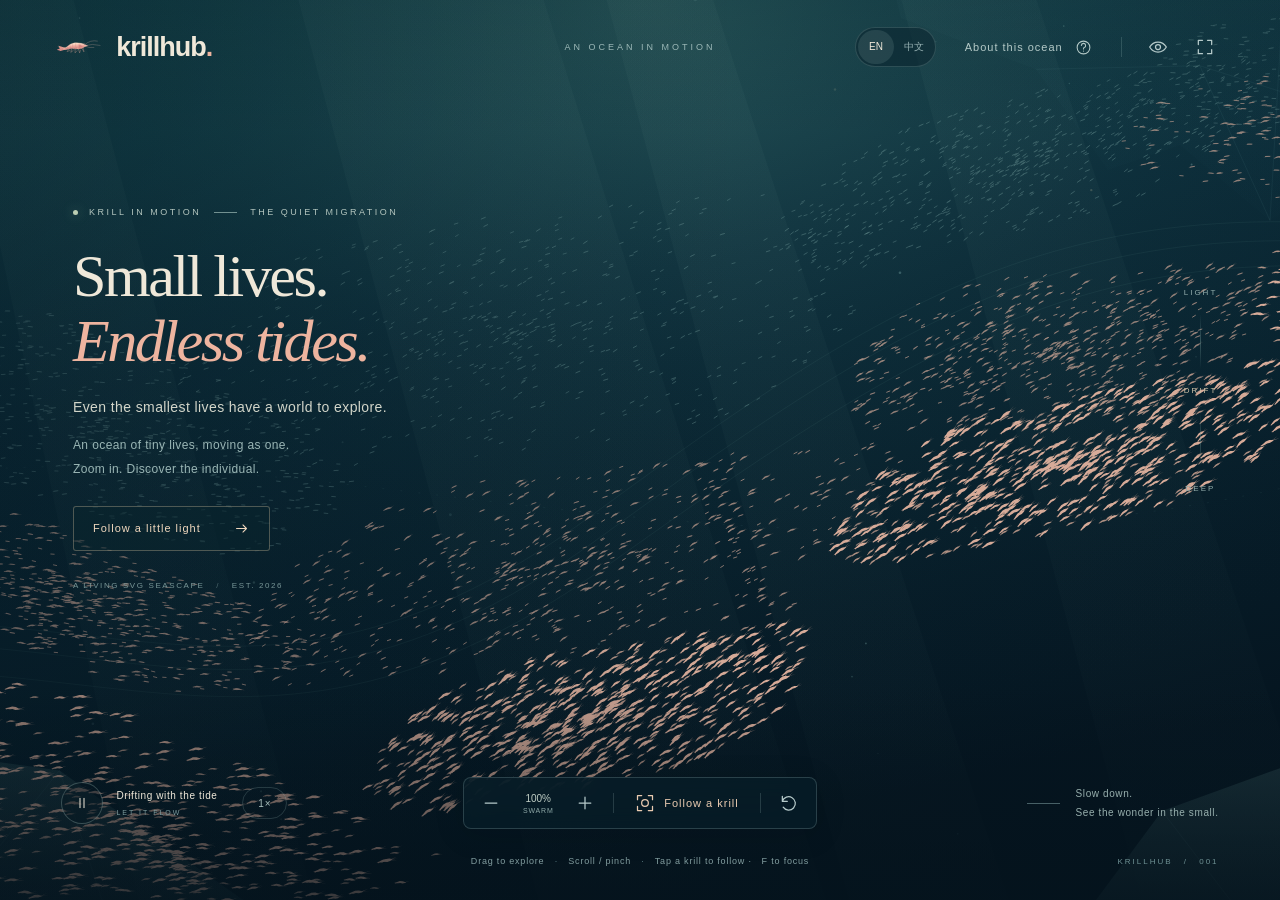
==== commit fcaa2d4e: "fix: add crawlable favicon and WebSite structured data Extract the existing icon into favicon.svg an" ====
--- a/public/index.html
+++ b/public/index.html
@@ -20,7 +20,15 @@
   <meta property="og:url" content="https://krillhub.com/">
   <meta property="og:locale" content="en_US">
   <meta property="og:locale:alternate" content="zh_CN">
-  <link rel="icon" href="data:image/svg+xml,%3Csvg xmlns='http://www.w3.org/2000/svg' viewBox='0 0 64 64'%3E%3Crect width='64' height='64' rx='18' fill='%230b2935'/%3E%3Cpath d='M10 34Q18 13 40 24L48 33Q31 26 19 42Z' fill='%23f0b29e'/%3E%3Cpath d='M41 26Q52 10 59 18M43 29Q55 19 61 26M20 37L15 48M26 33L26 46M33 31L36 43' fill='none' stroke='%23f0b29e' stroke-width='2'/%3E%3Ccircle cx='41' cy='26' r='2' fill='%230b2935'/%3E%3C/svg%3E">
+  <script type="application/ld+json">
+  {
+    "@context": "https://schema.org",
+    "@type": "WebSite",
+    "name": "Krillhub",
+    "url": "https://krillhub.com/"
+  }
+  </script>
+  <link rel="icon" href="./favicon.png" type="image/png" sizes="96x96">
   <link rel="stylesheet" href="./style.css">
   <script src="./swarm.js" defer></script>
   <script src="./app.js" defer></script>
